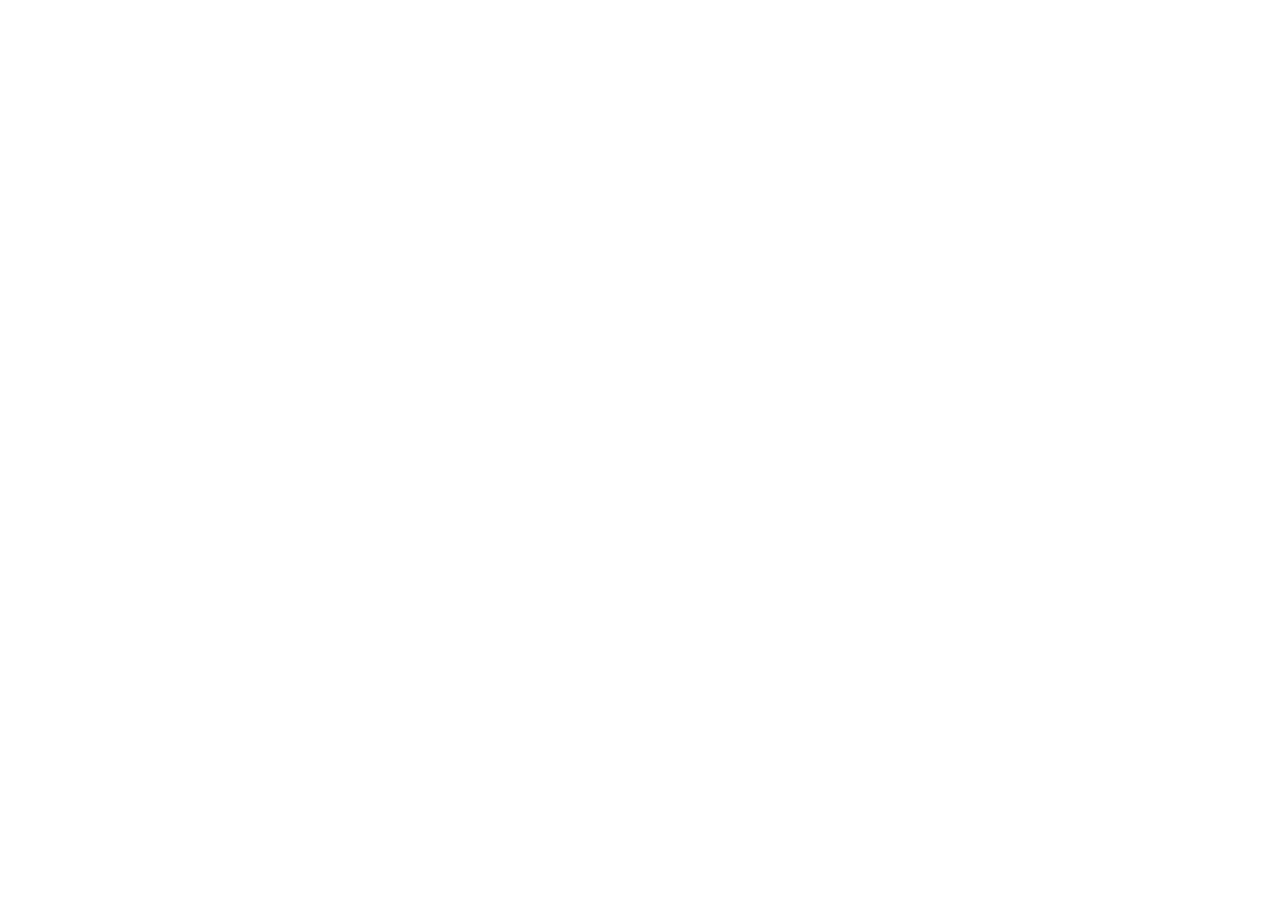
==== index.html @ 75b2877e "first commit" ====
<!DOCTYPE html>
<html lang="en">
<head>
    <meta charset="UTF-8">
    <meta name="viewport" content="width=device-width, initial-scale=1.0">
    <title>main</title>
    <link rel="stylesheet" href="style.css">

</head>
<body>
    <script src="first.js"></script>
    
    
</body>
</html>
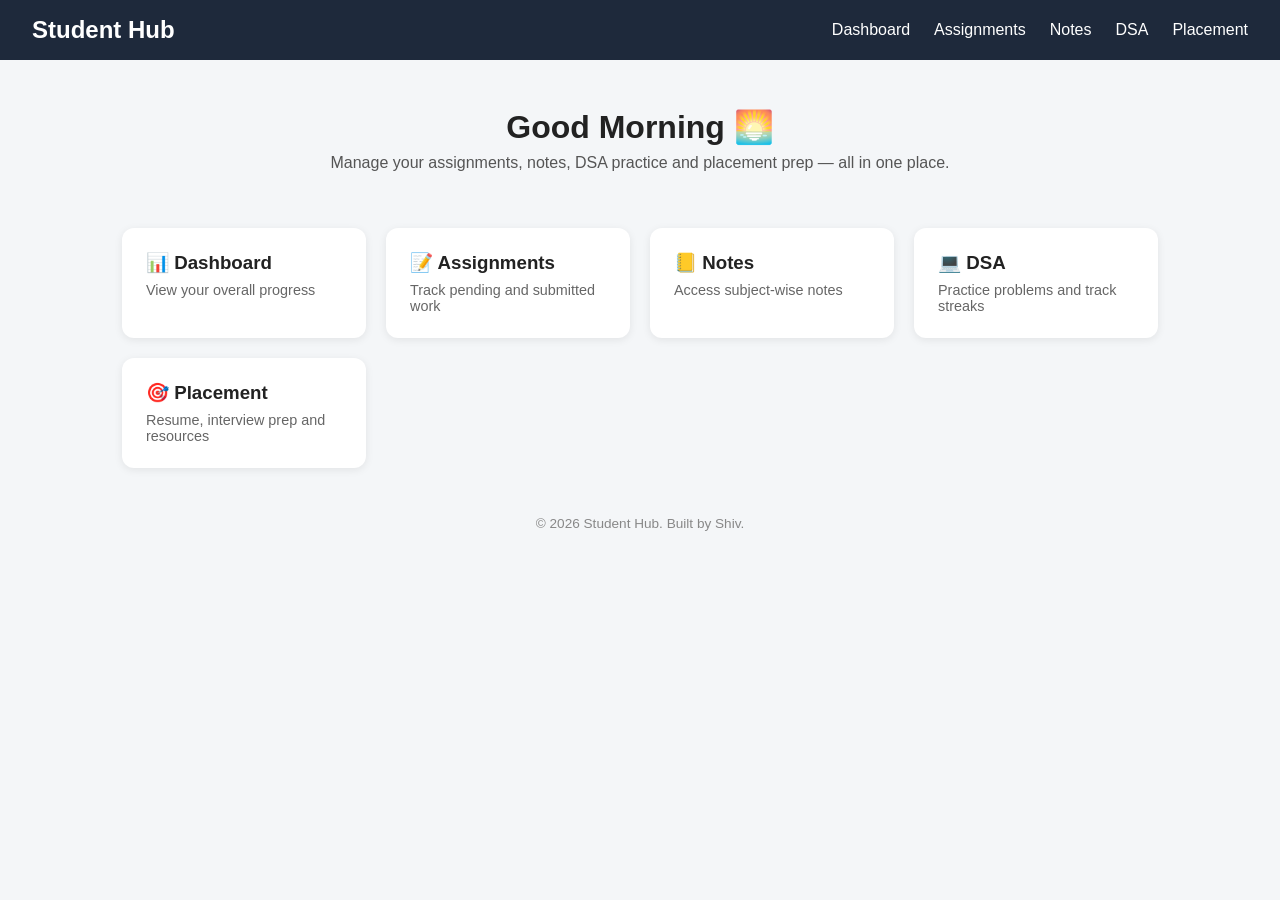
==== commit 3215b077: "Create basic project structure" ====
--- a/index.html
+++ b/index.html
@@ -1,15 +1,64 @@
 <!DOCTYPE html>
 <html lang="en">
 <head>
-    <meta charset="UTF-8">
-    <meta name="viewport" content="width=device-width, initial-scale=1.0">
-    <title>main</title>
-    <link rel="stylesheet" href="style.css">
-
+  <meta charset="UTF-8">
+  <meta name="viewport" content="width=device-width, initial-scale=1.0">
+  <title>Student Hub</title>
+  <link rel="stylesheet" href="style.css">
 </head>
 <body>
-    <script src="first.js"></script>
-    
-    
+
+  <!-- Header section -->
+  <header class="navbar">
+    <h1 class="logo">Student Hub</h1>
+    <nav>
+      <ul class="nav-links">
+        <li><a href="dashboard.html">Dashboard</a></li>
+        <li><a href="assignment.html">Assignments</a></li>
+        <li><a href="notes.html">Notes</a></li>
+        <li><a href="dsa.html">DSA</a></li>
+        <li><a href="placement.html">Placement</a></li>
+      </ul>
+    </nav>
+  </header>
+
+  <!-- Hero / Welcome section -->
+  <main>
+    <section class="hero">
+      <h2>Welcome Back 👋</h2>
+      <p>Manage your assignments, notes, DSA practice and placement prep — all in one place.</p>
+    </section>
+
+    <!-- Quick access cards -->
+    <section class="cards">
+      <a href="dashboard.html" class="card">
+        <h3>📊 Dashboard</h3>
+        <p>View your overall progress</p>
+      </a>
+      <a href="assignment.html" class="card">
+        <h3>📝 Assignments</h3>
+        <p>Track pending and submitted work</p>
+      </a>
+      <a href="notes.html" class="card">
+        <h3>📒 Notes</h3>
+        <p>Access subject-wise notes</p>
+      </a>
+      <a href="dsa.html" class="card">
+        <h3>💻 DSA</h3>
+        <p>Practice problems and track streaks</p>
+      </a>
+      <a href="placement.html" class="card">
+        <h3>🎯 Placement</h3>
+        <p>Resume, interview prep and resources</p>
+      </a>
+    </section>
+  </main>
+
+  <!-- Footer section -->
+  <footer>
+    <p>&copy; 2026 Student Hub. Built by Shiv.</p>
+  </footer>
+
+  <script src="script.js"></script>
 </body>
-</html>+</html>
--- a/style.css
+++ b/style.css
@@ -0,0 +1,100 @@
+/* Reset default browser styles */
+* {
+  margin: 0;
+  padding: 0;
+  box-sizing: border-box;
+  font-family: 'Segoe UI', sans-serif;
+}
+
+body {
+  background-color: #f4f6f8;
+  color: #222;
+}
+
+/* Navbar */
+.navbar {
+  display: flex;
+  justify-content: space-between;
+  align-items: center;
+  background-color: #1e293b;
+  padding: 16px 32px;
+  color: #fff;
+}
+
+.logo {
+  font-size: 1.5rem;
+}
+
+.nav-links {
+  list-style: none;
+  display: flex;
+  gap: 24px;
+}
+
+.nav-links a {
+  color: #fff;
+  text-decoration: none;
+  font-weight: 500;
+  transition: color 0.2s;
+}
+
+.nav-links a:hover {
+  color: #38bdf8;
+}
+
+/* Hero section */
+.hero {
+  text-align: center;
+  padding: 48px 16px 24px;
+}
+
+.hero h2 {
+  font-size: 2rem;
+  margin-bottom: 8px;
+}
+
+.hero p {
+  color: #555;
+}
+
+/* Cards section */
+.cards {
+  display: grid;
+  grid-template-columns: repeat(auto-fit, minmax(220px, 1fr));
+  gap: 20px;
+  padding: 32px;
+  max-width: 1100px;
+  margin: 0 auto;
+}
+
+.card {
+  background: #fff;
+  border-radius: 12px;
+  padding: 24px;
+  text-decoration: none;
+  color: #222;
+  box-shadow: 0 2px 8px rgba(0,0,0,0.08);
+  transition: transform 0.2s, box-shadow 0.2s;
+}
+
+.card:hover {
+  transform: translateY(-4px);
+  box-shadow: 0 6px 16px rgba(0,0,0,0.12);
+}
+
+.card h3 {
+  margin-bottom: 8px;
+}
+
+.card p {
+  font-size: 0.9rem;
+  color: #666;
+}
+
+/* Footer */
+footer {
+  text-align: center;
+  padding: 16px;
+  color: #888;
+  font-size: 0.85rem;
+}
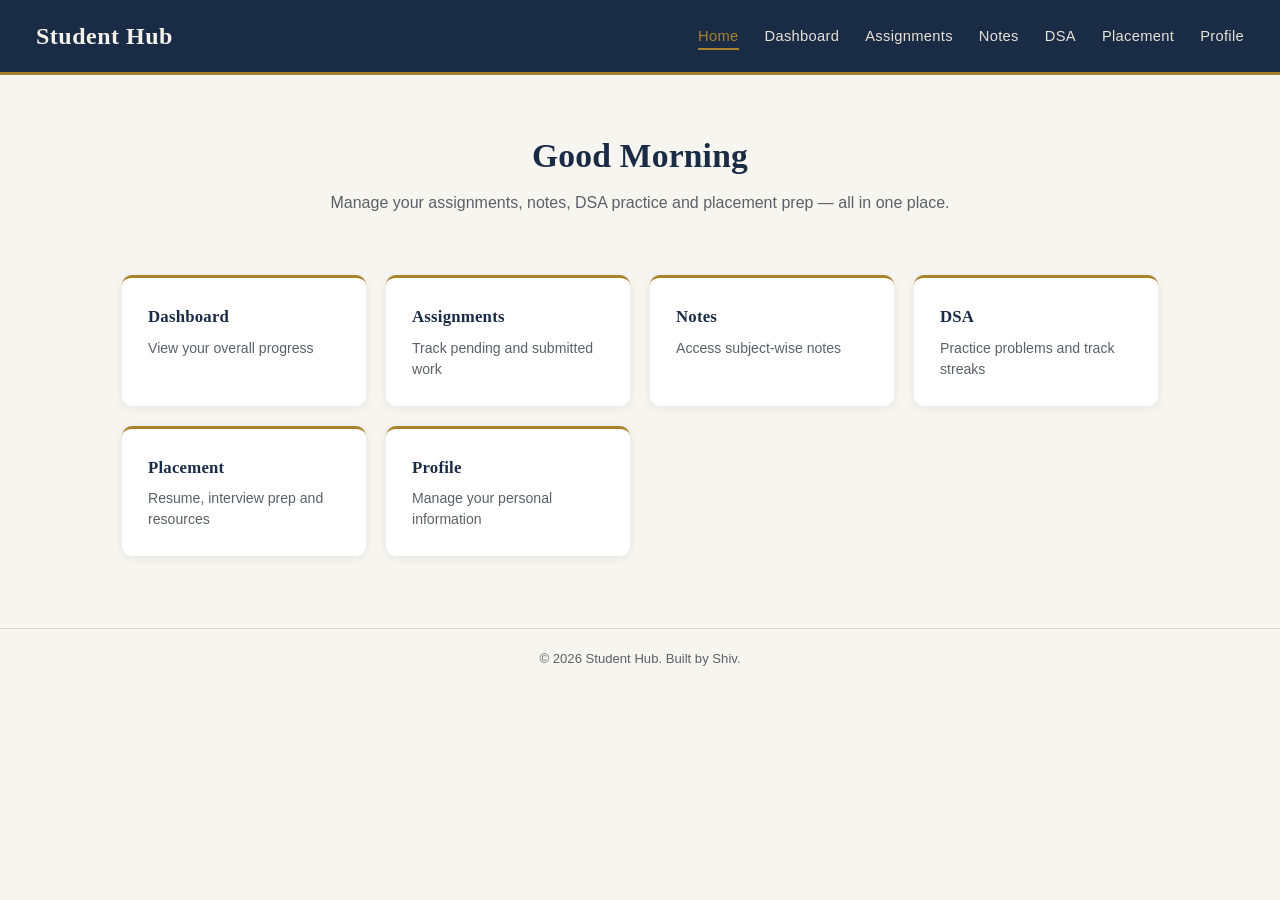
==== commit 1a27a2a4: "Polish project UI and fix bugs" ====
--- a/index.html
+++ b/index.html
@@ -4,61 +4,53 @@
   <meta charset="UTF-8">
   <meta name="viewport" content="width=device-width, initial-scale=1.0">
   <title>Student Hub</title>
+  <link rel="stylesheet" href="theme.css">
   <link rel="stylesheet" href="style.css">
+  <link rel="stylesheet" href="responsive.css">
+  <link rel="stylesheet" href="polish.css">
 </head>
 <body>
 
-  <!-- Header section -->
-  <header class="navbar">
-    <h1 class="logo">Student Hub</h1>
-    <nav>
-      <ul class="nav-links">
-        <li><a href="dashboard.html">Dashboard</a></li>
-        <li><a href="assignment.html">Assignments</a></li>
-        <li><a href="notes.html">Notes</a></li>
-        <li><a href="dsa.html">DSA</a></li>
-        <li><a href="placement.html">Placement</a></li>
-      </ul>
-    </nav>
-  </header>
+  <div id="navbarContainer"></div>
 
-  <!-- Hero / Welcome section -->
   <main>
     <section class="hero">
-      <h2>Welcome Back 👋</h2>
+      <h2>Welcome Back</h2>
       <p>Manage your assignments, notes, DSA practice and placement prep — all in one place.</p>
     </section>
 
-    <!-- Quick access cards -->
     <section class="cards">
       <a href="dashboard.html" class="card">
-        <h3>📊 Dashboard</h3>
+        <h3>Dashboard</h3>
         <p>View your overall progress</p>
       </a>
       <a href="assignment.html" class="card">
-        <h3>📝 Assignments</h3>
+        <h3>Assignments</h3>
         <p>Track pending and submitted work</p>
       </a>
       <a href="notes.html" class="card">
-        <h3>📒 Notes</h3>
+        <h3>Notes</h3>
         <p>Access subject-wise notes</p>
       </a>
       <a href="dsa.html" class="card">
-        <h3>💻 DSA</h3>
+        <h3>DSA</h3>
         <p>Practice problems and track streaks</p>
       </a>
       <a href="placement.html" class="card">
-        <h3>🎯 Placement</h3>
+        <h3>Placement</h3>
         <p>Resume, interview prep and resources</p>
+      </a>
+      <a href="profile.html" class="card">
+        <h3>Profile</h3>
+        <p>Manage your personal information</p>
       </a>
     </section>
   </main>
 
-  <!-- Footer section -->
-  <footer>
-    <p>&copy; 2026 Student Hub. Built by Shiv.</p>
-  </footer>
+  <div id="footerContainer"></div>
 
+  <script src="navbar.js"></script>
+  <script src="footer.js"></script>
   <script src="script.js"></script>
 </body>
-</html>
+</html>
--- a/theme.css
+++ b/theme.css
@@ -0,0 +1,100 @@
+:root {
+  --color-primary: #1a2b45;
+  --color-primary-light: #2c3e5e;
+  --color-accent: #a9812c;
+  --color-accent-hover: #8c6a22;
+  --color-bg: #f7f5f0;
+  --color-card: #ffffff;
+  --color-text: #22262b;
+  --color-text-muted: #5c6066;
+  --color-border: #ddd7c9;
+  --color-success: #3f6b3f;
+  --color-success-bg: #eef3ea;
+  --color-warning: #8a6a1f;
+  --color-warning-bg: #faf3e2;
+  --color-danger: #8c3a35;
+  --color-danger-bg: #f7e9e8;
+  --font-heading: Georgia, 'Times New Roman', serif;
+  --font-body: 'Segoe UI', Arial, Helvetica, sans-serif;
+  --radius: 6px;
+  --radius-lg: 10px;
+  --shadow: 0 2px 10px rgba(26, 43, 69, 0.08);
+  --shadow-hover: 0 6px 18px rgba(26, 43, 69, 0.12);
+}
+
+* { margin: 0; padding: 0; box-sizing: border-box; }
+
+body {
+  font-family: var(--font-body);
+  background-color: var(--color-bg);
+  color: var(--color-text);
+  line-height: 1.5;
+}
+
+h1, h2, h3 { font-family: var(--font-heading); font-weight: 700; letter-spacing: 0.2px; }
+a { color: inherit; }
+
+.navbar {
+  display: flex;
+  justify-content: space-between;
+  align-items: center;
+  background-color: var(--color-primary);
+  padding: 18px 36px;
+  color: #f5f2ea;
+  border-bottom: 3px solid var(--color-accent);
+}
+
+.logo { font-family: var(--font-heading); font-size: 1.5rem; letter-spacing: 0.5px; }
+
+.nav-links { list-style: none; display: flex; gap: 26px; flex-wrap: wrap; }
+
+.nav-links a {
+  color: #e7e2d6;
+  text-decoration: none;
+  font-weight: 500;
+  font-size: 0.92rem;
+  letter-spacing: 0.3px;
+  transition: color 0.2s;
+  position: relative;
+}
+
+.nav-links a:hover { color: var(--color-accent); }
+.nav-links a.active { color: var(--color-accent); }
+.nav-links a.active::after {
+  content: "";
+  position: absolute;
+  bottom: -6px;
+  left: 0;
+  width: 100%;
+  height: 2px;
+  background: var(--color-accent);
+}
+
+footer {
+  text-align: center;
+  padding: 20px;
+  color: var(--color-text-muted);
+  font-size: 0.82rem;
+  border-top: 1px solid var(--color-border);
+  margin-top: 40px;
+}
+
+button {
+  font-family: var(--font-body);
+  cursor: pointer;
+  transition: transform 0.15s ease, background 0.2s ease, box-shadow 0.2s ease;
+}
+button:active { transform: scale(0.97); }
+
+input:focus, select:focus, textarea:focus, button:focus-visible {
+  outline: 2px solid var(--color-accent);
+  outline-offset: 2px;
+}
+
+::-webkit-scrollbar { width: 8px; }
+::-webkit-scrollbar-track { background: #eee9dd; }
+::-webkit-scrollbar-thumb { background: #b8ae95; border-radius: 4px; }
+::-webkit-scrollbar-thumb:hover { background: #9c9278; }
+
+body { animation: fadeIn 0.35s ease-in; }
+@keyframes fadeIn { from { opacity: 0; } to { opacity: 1; } }
--- a/style.css
+++ b/style.css
@@ -1,63 +1,10 @@
-/* Reset default browser styles */
-* {
-  margin: 0;
-  padding: 0;
-  box-sizing: border-box;
-  font-family: 'Segoe UI', sans-serif;
-}
-
-body {
-  background-color: #f4f6f8;
-  color: #222;
-}
-
-/* Navbar */
-.navbar {
-  display: flex;
-  justify-content: space-between;
-  align-items: center;
-  background-color: #1e293b;
-  padding: 16px 32px;
-  color: #fff;
-}
-
-.logo {
-  font-size: 1.5rem;
-}
-
-.nav-links {
-  list-style: none;
-  display: flex;
-  gap: 24px;
-}
-
-.nav-links a {
-  color: #fff;
-  text-decoration: none;
-  font-weight: 500;
-  transition: color 0.2s;
-}
-
-.nav-links a:hover {
-  color: #38bdf8;
-}
-
-/* Hero section */
 .hero {
   text-align: center;
-  padding: 48px 16px 24px;
+  padding: 56px 16px 28px;
 }
+.hero h2 { font-size: 2.1rem; margin-bottom: 10px; color: var(--color-primary); }
+.hero p { color: var(--color-text-muted); }
 
-.hero h2 {
-  font-size: 2rem;
-  margin-bottom: 8px;
-}
-
-.hero p {
-  color: #555;
-}
-
-/* Cards section */
 .cards {
   display: grid;
   grid-template-columns: repeat(auto-fit, minmax(220px, 1fr));
@@ -66,35 +13,14 @@
   max-width: 1100px;
   margin: 0 auto;
 }
-
 .card {
-  background: #fff;
-  border-radius: 12px;
-  padding: 24px;
+  background: var(--color-card);
+  border-radius: var(--radius-lg);
+  padding: 26px;
   text-decoration: none;
-  color: #222;
-  box-shadow: 0 2px 8px rgba(0,0,0,0.08);
-  transition: transform 0.2s, box-shadow 0.2s;
+  color: var(--color-text);
+  box-shadow: var(--shadow);
+  border-top: 3px solid var(--color-accent);
 }
-
-.card:hover {
-  transform: translateY(-4px);
-  box-shadow: 0 6px 16px rgba(0,0,0,0.12);
-}
-
-.card h3 {
-  margin-bottom: 8px;
-}
-
-.card p {
-  font-size: 0.9rem;
-  color: #666;
-}
-
-/* Footer */
-footer {
-  text-align: center;
-  padding: 16px;
-  color: #888;
-  font-size: 0.85rem;
-}+.card h3 { margin-bottom: 8px; font-size: 1.05rem; color: var(--color-primary); }
+.card p { font-size: 0.88rem; color: var(--color-text-muted); }
--- a/responsive.css
+++ b/responsive.css
@@ -0,0 +1,26 @@
+@media (max-width: 768px) {
+  .navbar { flex-direction: column; gap: 12px; padding: 16px; }
+  .nav-links { flex-wrap: wrap; justify-content: center; gap: 14px; font-size: 0.85rem; }
+  .hero h2 { font-size: 1.5rem; }
+  .cards, .resources, .stats {
+    grid-template-columns: repeat(auto-fit, minmax(160px, 1fr));
+    padding: 20px;
+  }
+  .streak-summary { flex-wrap: wrap; }
+  .add-form { flex-direction: column; align-items: stretch; }
+  .add-form input, .add-form select, .add-form textarea { width: 100%; }
+}
+
+@media (max-width: 480px) {
+  .logo { font-size: 1.2rem; }
+  .nav-links { gap: 10px; font-size: 0.78rem; }
+  .dashboard-header h2, .assignment-header h2, .notes-header h2,
+  .dsa-header h2, .placement-header h2, .profile-header h2 { font-size: 1.4rem; }
+  .stat-card, .streak-card { padding: 14px; }
+  .stat-card h3, .streak-card h3 { font-size: 1.4rem; }
+  .assignment-item, .dsa-item, .note-card {
+    flex-direction: column; align-items: flex-start; gap: 8px;
+  }
+  .profile-card, .profile-form { max-width: 90%; padding: 20px 16px; }
+  .form-actions { flex-direction: column; }
+}
--- a/polish.css
+++ b/polish.css
@@ -0,0 +1,9 @@
+.card, .stat-card, .streak-card, .assignment-item,
+.dsa-item, .note-card, .resource-card, .checklist-item {
+  transition: transform 0.2s ease, box-shadow 0.2s ease;
+}
+.card:hover, .resource-card:hover {
+  transform: translateY(-4px);
+  box-shadow: var(--shadow-hover);
+}
+.dsa-item:hover { transform: translateX(4px); }
